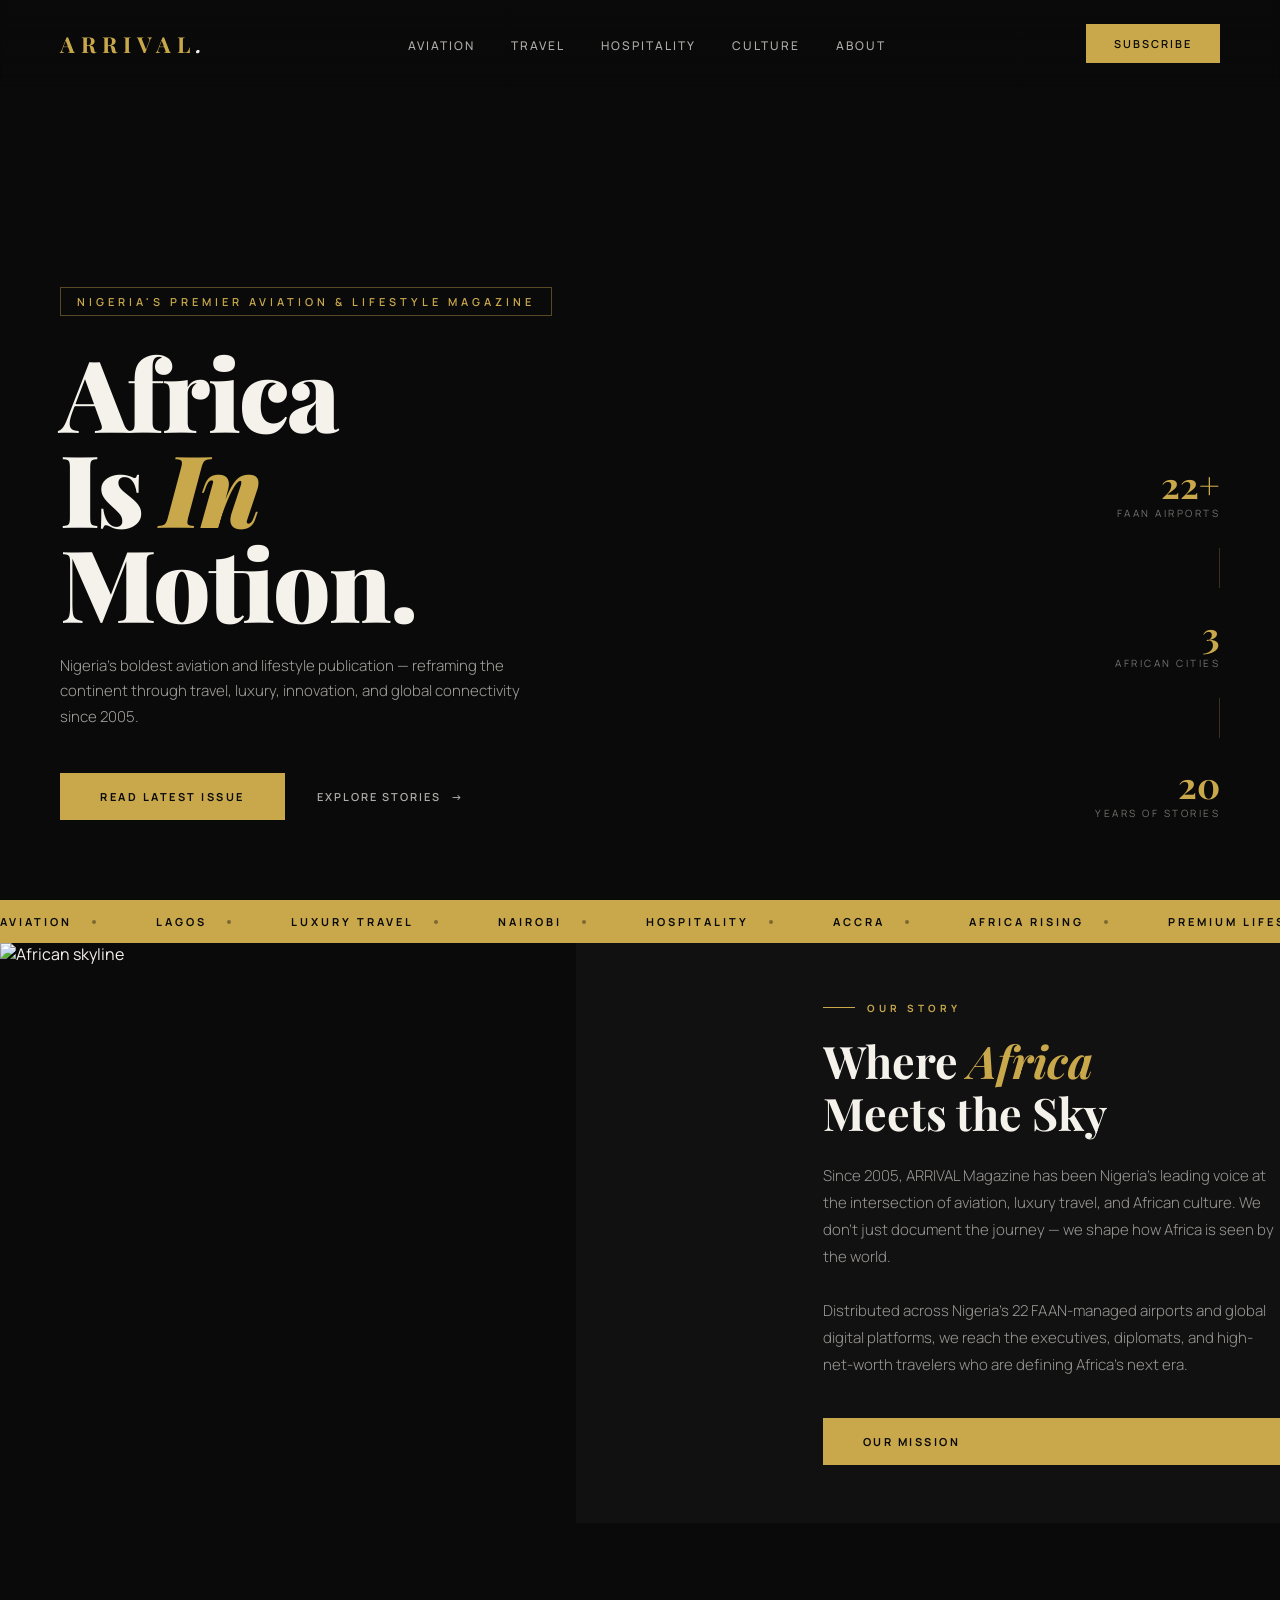
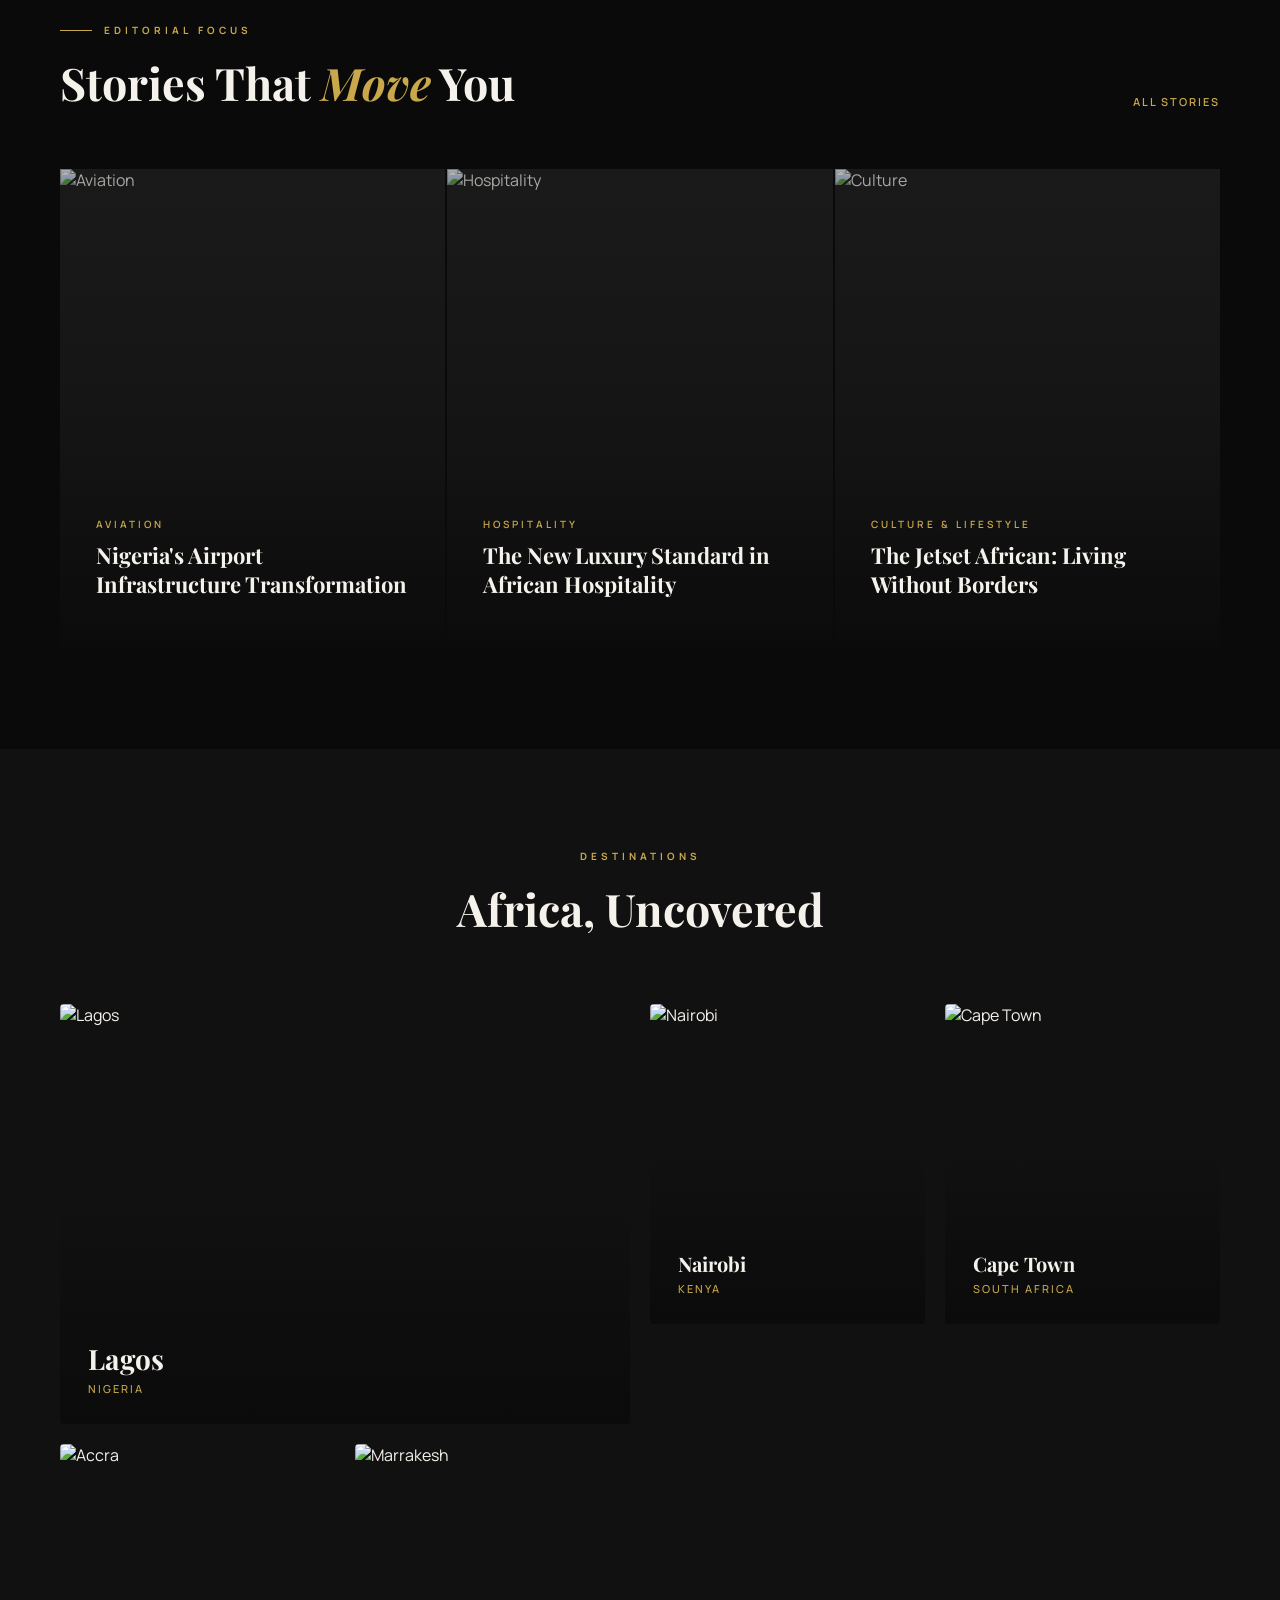
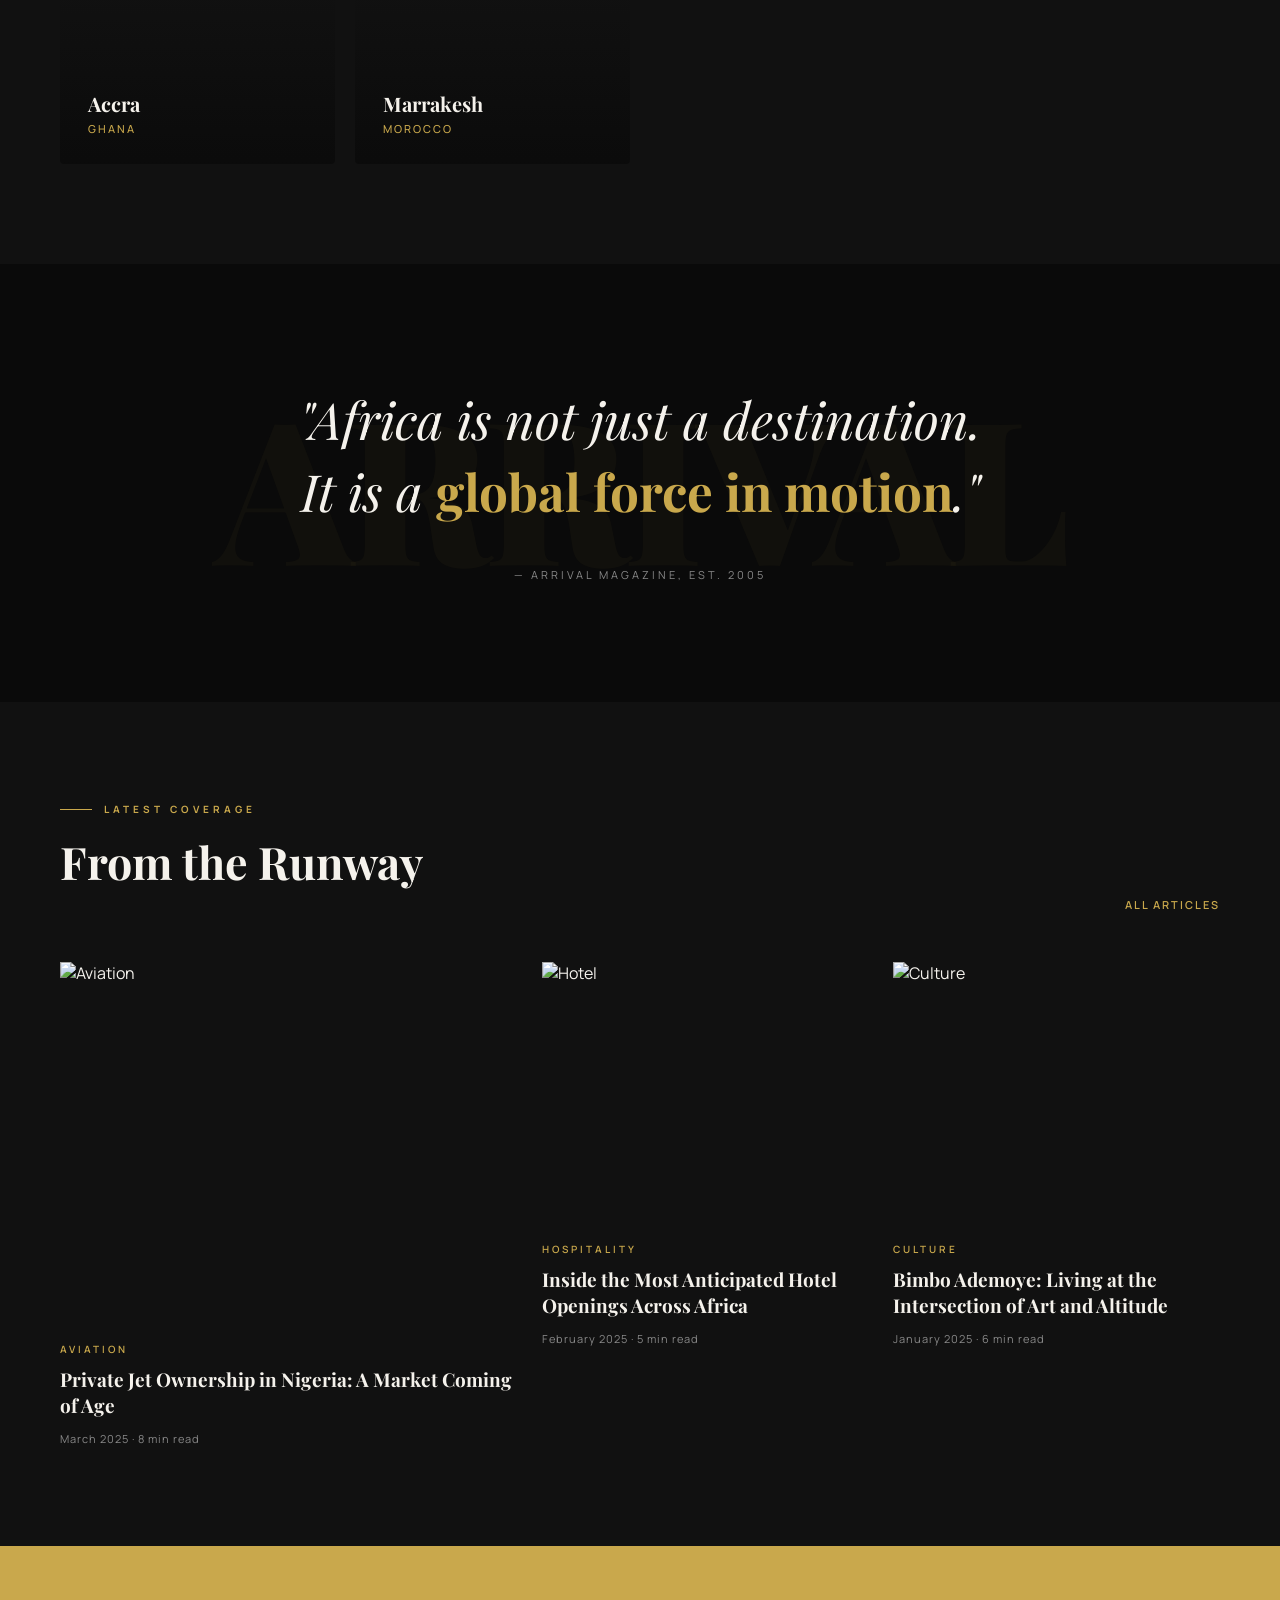
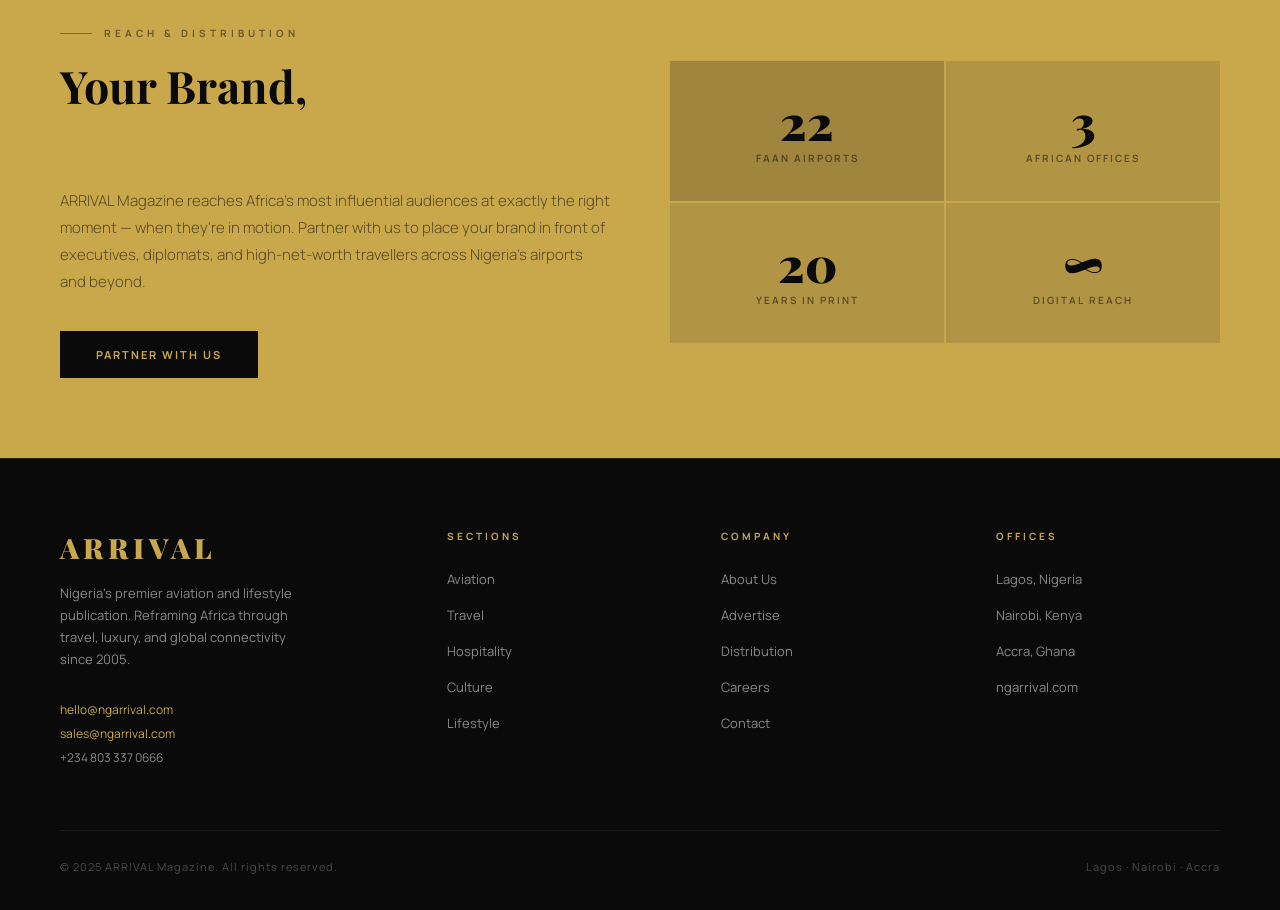
==== pages/index.html @ 4a752150 "Ongoing" ====
<!DOCTYPE html>
<html lang="en">
<head>
<meta charset="UTF-8">
<meta name="viewport" content="width=device-width, initial-scale=1.0">
<title>ARRIVAL Magazine — Africa in Motion</title>
<link href="https://fonts.googleapis.com/css2?family=Playfair+Display:ital,wght@0,400;0,700;0,900;1,400;1,700&family=Manrope:wght@300;400;500;600;700&display=swap" rel="stylesheet">
<link rel="stylesheet" href="../css/style.css">
</head>
<body>

<!-- NAV -->
<nav>
  <a class="nav-logo" href="#">ARRIVAL<span>.</span></a>
  <ul class="nav-links">
    <li><a href="#">Aviation</a></li>
    <li><a href="#">Travel</a></li>
    <li><a href="#">Hospitality</a></li>
    <li><a href="#">Culture</a></li>
    <li><a href="#">About</a></li>
  </ul>
  <a class="nav-cta" href="#">Subscribe</a>
</nav>

<!-- HERO -->
<section class="hero">
  <video class="hero-bg" autoplay muted loop playsinline>
    <source src="https://videos.pexels.com/video-files/3129671/3129671-hd_1920_1080_30fps.mp4" type="video/mp4">
  </video>
  <div class="hero-overlay"></div>
  <div class="hero-content">
    <div class="hero-tag">Nigeria's Premier Aviation & Lifestyle Magazine</div>
    <h1 class="hero-title">
      Africa<br>
      Is <em>In</em><br>
      Motion.
    </h1>
    <p class="hero-sub">Nigeria's boldest aviation and lifestyle publication — reframing the continent through travel, luxury, innovation, and global connectivity since 2005.</p>
    <div class="hero-actions">
      <a class="btn-primary" href="#">Read Latest Issue</a>
      <a class="btn-ghost" href="#">Explore Stories</a>
    </div>
  </div>
  <div class="hero-stats">
    <div class="stat">
      <div class="stat-num">22+</div>
      <div class="stat-label">FAAN Airports</div>
    </div>
    <div class="stat-divider"></div>
    <div class="stat">
      <div class="stat-num">3</div>
      <div class="stat-label">African Cities</div>
    </div>
    <div class="stat-divider"></div>
    <div class="stat">
      <div class="stat-num">20</div>
      <div class="stat-label">Years of Stories</div>
    </div>
  </div>
</section>

<!-- TICKER -->
<div class="ticker-wrap">
  <div class="ticker">
    <span class="ticker-item">Aviation <span class="ticker-dot"></span></span>
    <span class="ticker-item">Lagos <span class="ticker-dot"></span></span>
    <span class="ticker-item">Luxury Travel <span class="ticker-dot"></span></span>
    <span class="ticker-item">Nairobi <span class="ticker-dot"></span></span>
    <span class="ticker-item">Hospitality <span class="ticker-dot"></span></span>
    <span class="ticker-item">Accra <span class="ticker-dot"></span></span>
    <span class="ticker-item">Africa Rising <span class="ticker-dot"></span></span>
    <span class="ticker-item">Premium Lifestyle <span class="ticker-dot"></span></span>
    <span class="ticker-item">Air Travel <span class="ticker-dot"></span></span>
    <span class="ticker-item">Aviation <span class="ticker-dot"></span></span>
    <span class="ticker-item">Lagos <span class="ticker-dot"></span></span>
    <span class="ticker-item">Luxury Travel <span class="ticker-dot"></span></span>
    <span class="ticker-item">Nairobi <span class="ticker-dot"></span></span>
    <span class="ticker-item">Hospitality <span class="ticker-dot"></span></span>
    <span class="ticker-item">Accra <span class="ticker-dot"></span></span>
    <span class="ticker-item">Africa Rising <span class="ticker-dot"></span></span>
    <span class="ticker-item">Premium Lifestyle <span class="ticker-dot"></span></span>
    <span class="ticker-item">Air Travel <span class="ticker-dot"></span></span>
  </div>
</div>

<!-- ABOUT STRIP -->
<section class="about-strip">
  <div class="about-img">
    <img src="https://images.unsplash.com/photo-1432405972618-c60b0225b8f9?w=900&q=80" alt="African skyline">
    <div class="about-img-overlay"></div>
  </div>
  <div class="about-text reveal">
    <div class="section-tag">Our Story</div>
    <h2 class="section-title">Where <em>Africa</em><br>Meets the Sky</h2>
    <p class="section-body">
      Since 2005, ARRIVAL Magazine has been Nigeria's leading voice at the intersection of aviation, luxury travel, and African culture. We don't just document the journey — we shape how Africa is seen by the world.
      <br><br>
      Distributed across Nigeria's 22 FAAN-managed airports and global digital platforms, we reach the executives, diplomats, and high-net-worth travelers who are defining Africa's next era.
    </p>
    <a class="btn-primary" href="#">Our Mission</a>
  </div>
</section>

<!-- FEATURES GRID -->
<section class="features">
  <div class="features-header reveal">
    <div>
      <div class="section-tag">Editorial Focus</div>
      <h2 class="section-title">Stories That <em>Move</em> You</h2>
    </div>
    <a class="view-all" href="#">All Stories</a>
  </div>
  <div class="features-grid">
    <div class="feature-card reveal reveal-delay-1">
      <img src="https://images.unsplash.com/photo-1540339832862-474599807836?w=700&q=80" alt="Aviation">
      <div class="feature-overlay">
        <div class="feature-cat">Aviation</div>
        <div class="feature-title">Nigeria's Airport Infrastructure Transformation</div>
        <div class="feature-excerpt">How FAAN's bold expansion is reshaping the future of air travel across West Africa.</div>
      </div>
    </div>
    <div class="feature-card reveal reveal-delay-2">
      <img src="https://images.unsplash.com/photo-1571003123894-1f0594d2b5d9?w=700&q=80" alt="Hospitality">
      <div class="feature-overlay">
        <div class="feature-cat">Hospitality</div>
        <div class="feature-title">The New Luxury Standard in African Hospitality</div>
        <div class="feature-excerpt">Premium hotels and resorts rewriting the rules of African elegance.</div>
      </div>
    </div>
    <div class="feature-card reveal reveal-delay-3">
      <img src="https://images.unsplash.com/photo-1548013146-72479768bada?w=700&q=80" alt="Culture">
      <div class="feature-overlay">
        <div class="feature-cat">Culture & Lifestyle</div>
        <div class="feature-title">The Jetset African: Living Without Borders</div>
        <div class="feature-excerpt">Celebrating the creatives, entrepreneurs, and diplomats defining global African identity.</div>
      </div>
    </div>
  </div>
</section>

<!-- DESTINATIONS -->
<section class="destinations">
  <div class="dest-header reveal">
    <div class="section-tag">Destinations</div>
    <h2 class="section-title">Africa, Uncovered</h2>
  </div>
  <div class="dest-grid">
    <div class="dest-card reveal">
      <img src="https://images.unsplash.com/photo-1523805009345-7448845a9e53?w=900&q=80" alt="Lagos">
      <div class="dest-overlay">
        <div class="dest-name">Lagos</div>
        <div class="dest-country">Nigeria</div>
      </div>
    </div>
    <div class="dest-card reveal reveal-delay-1">
      <img src="https://images.unsplash.com/photo-1611348524140-53c9a25263d6?w=700&q=80" alt="Nairobi">
      <div class="dest-overlay">
        <div class="dest-name">Nairobi</div>
        <div class="dest-country">Kenya</div>
      </div>
    </div>
    <div class="dest-card reveal reveal-delay-2">
      <img src="https://images.unsplash.com/photo-1547471080-7cc2caa01a7e?w=700&q=80" alt="Cape Town">
      <div class="dest-overlay">
        <div class="dest-name">Cape Town</div>
        <div class="dest-country">South Africa</div>
      </div>
    </div>
    <div class="dest-card reveal reveal-delay-1">
      <img src="https://images.unsplash.com/photo-1578662996442-48f60103fc96?w=700&q=80" alt="Accra">
      <div class="dest-overlay">
        <div class="dest-name">Accra</div>
        <div class="dest-country">Ghana</div>
      </div>
    </div>
    <div class="dest-card reveal reveal-delay-2">
      <img src="https://images.unsplash.com/photo-1496442226666-8d4d0e62e6e9?w=700&q=80" alt="Marrakesh">
      <div class="dest-overlay">
        <div class="dest-name">Marrakesh</div>
        <div class="dest-country">Morocco</div>
      </div>
    </div>
  </div>
</section>

<!-- MISSION BAND -->
<section class="mission">
  <p class="mission-quote reveal">
    "Africa is not just a destination.<br>It is a <strong>global force in motion</strong>."
  </p>
  <p class="mission-attr reveal">— ARRIVAL Magazine, Est. 2005</p>
</section>

<!-- LATEST COVERAGE -->
<section class="latest">
  <div class="latest-header reveal">
    <div>
      <div class="section-tag">Latest Coverage</div>
      <h2 class="section-title">From the Runway</h2>
    </div>
    <a class="view-all" href="#">All Articles</a>
  </div>
  <div class="latest-grid">
    <div class="article-card reveal">
      <div class="article-img-wrap">
        <img class="article-img" src="https://images.unsplash.com/photo-1464037866556-6812c9d1c72e?w=800&q=80" alt="Aviation">
      </div>
      <div class="article-cat">Aviation</div>
      <div class="article-title">Private Jet Ownership in Nigeria: A Market Coming of Age</div>
      <div class="article-meta">March 2025 · 8 min read</div>
    </div>
    <div class="article-card reveal reveal-delay-1">
      <div class="article-img-wrap">
        <img class="article-img" src="https://images.unsplash.com/photo-1551882547-ff40c63fe5fa?w=700&q=80" alt="Hotel">
      </div>
      <div class="article-cat">Hospitality</div>
      <div class="article-title">Inside the Most Anticipated Hotel Openings Across Africa</div>
      <div class="article-meta">February 2025 · 5 min read</div>
    </div>
    <div class="article-card reveal reveal-delay-2">
      <div class="article-img-wrap">
        <img class="article-img" src="https://images.unsplash.com/photo-1529156069898-49953e39b3ac?w=700&q=80" alt="Culture">
      </div>
      <div class="article-cat">Culture</div>
      <div class="article-title">Bimbo Ademoye: Living at the Intersection of Art and Altitude</div>
      <div class="article-meta">January 2025 · 6 min read</div>
    </div>
  </div>
</section>

<!-- DISTRIBUTION -->
<section class="distribution">
  <div class="dist-text reveal">
    <div class="section-tag">Reach & Distribution</div>
    <h2 class="section-title">Your Brand,<br><em>At Altitude</em></h2>
    <p class="section-body">
      ARRIVAL Magazine reaches Africa's most influential audiences at exactly the right moment — when they're in motion. Partner with us to place your brand in front of executives, diplomats, and high-net-worth travellers across Nigeria's airports and beyond.
    </p>
    <a class="dist-cta" href="mailto:sales@ngarrival.com">Partner With Us</a>
  </div>
  <div class="dist-stats reveal">
    <div class="dist-stat-box">
      <div class="dist-num">22</div>
      <div class="dist-lbl">FAAN Airports</div>
    </div>
    <div class="dist-stat-box">
      <div class="dist-num">3</div>
      <div class="dist-lbl">African Offices</div>
    </div>
    <div class="dist-stat-box">
      <div class="dist-num">20</div>
      <div class="dist-lbl">Years in Print</div>
    </div>
    <div class="dist-stat-box">
      <div class="dist-num">∞</div>
      <div class="dist-lbl">Digital Reach</div>
    </div>
  </div>
</section>

<!-- FOOTER -->
<footer>
  <div class="footer-top">
    <div>
      <div class="footer-brand-name">ARRIVAL</div>
      <p class="footer-tagline">Nigeria's premier aviation and lifestyle publication. Reframing Africa through travel, luxury, and global connectivity since 2005.</p>
      <div class="footer-contact">
        <div><a href="mailto:hello@ngarrival.com">hello@ngarrival.com</a></div>
        <div><a href="mailto:sales@ngarrival.com">sales@ngarrival.com</a></div>
        <div>+234 803 337 0666</div>
      </div>
    </div>
    <div class="footer-col">
      <h4>Sections</h4>
      <ul>
        <li><a href="#">Aviation</a></li>
        <li><a href="#">Travel</a></li>
        <li><a href="#">Hospitality</a></li>
        <li><a href="#">Culture</a></li>
        <li><a href="#">Lifestyle</a></li>
      </ul>
    </div>
    <div class="footer-col">
      <h4>Company</h4>
      <ul>
        <li><a href="#">About Us</a></li>
        <li><a href="#">Advertise</a></li>
        <li><a href="#">Distribution</a></li>
        <li><a href="#">Careers</a></li>
        <li><a href="#">Contact</a></li>
      </ul>
    </div>
    <div class="footer-col">
      <h4>Offices</h4>
      <ul>
        <li><a href="#">Lagos, Nigeria</a></li>
        <li><a href="#">Nairobi, Kenya</a></li>
        <li><a href="#">Accra, Ghana</a></li>
        <li><a href="#">ngarrival.com</a></li>
      </ul>
    </div>
  </div>
  <div class="footer-bottom">
    <span>© 2025 ARRIVAL Magazine. All rights reserved.</span>
    <span>Lagos · Nairobi · Accra</span>
  </div>
</footer>

<script src="../js/script.js"></script>
</body>
</html>
---- css/style.css ----
:root {
    --gold: #C9A84C;
    --gold-light: #E8C96B;
    --black: #0A0A0A;
    --dark: #111111;
    --dark-2: #1A1A1A;
    --white: #F5F2EC;
    --muted: #888888;
    --accent: #C9A84C;
  }

  *, *::before, *::after { margin: 0; padding: 0; box-sizing: border-box; }

  html { scroll-behavior: smooth; }

  body {
    font-family: 'Manrope', sans-serif;
    background: var(--black);
    color: var(--white);
    overflow-x: hidden;
  }

  /* ─── NAV ─── */
  nav {
    position: fixed;
    top: 0; left: 0; right: 0;
    z-index: 100;
    display: flex;
    align-items: center;
    justify-content: space-between;
    padding: 24px 60px;
    background: linear-gradient(to bottom, rgba(10,10,10,0.95), transparent);
    backdrop-filter: blur(4px);
  }

  .nav-logo {
    font-family: 'Playfair Display', serif;
    font-size: 22px;
    font-weight: 700;
    letter-spacing: 6px;
    color: var(--gold);
    text-transform: uppercase;
    text-decoration: none;
  }

  .nav-logo span {
    font-style: italic;
    color: var(--white);
  }

  .nav-links {
    display: flex;
    gap: 36px;
    list-style: none;
  }

  .nav-links a {
    font-size: 12px;
    font-weight: 500;
    letter-spacing: 2px;
    text-transform: uppercase;
    color: var(--white);
    text-decoration: none;
    opacity: 0.7;
    transition: opacity 0.3s, color 0.3s;
  }

  .nav-links a:hover { opacity: 1; color: var(--gold); }

  .nav-cta {
    font-size: 11px;
    font-weight: 600;
    letter-spacing: 2px;
    text-transform: uppercase;
    color: var(--black);
    background: var(--gold);
    border: none;
    padding: 12px 28px;
    cursor: pointer;
    text-decoration: none;
    transition: background 0.3s;
  }

  .nav-cta:hover { background: var(--gold-light); }

  /* ─── HERO ─── */
  .hero {
    position: relative;
    height: 100vh;
    min-height: 700px;
    display: flex;
    align-items: flex-end;
    overflow: hidden;
  }

  .hero-bg {
    position: absolute;
    inset: 0;
    width: 100%;
    height: 100%;
    object-fit: cover;
    transform: scale(1.05);
    animation: heroZoom 12s ease-out forwards;
  }

  .hero-overlay {
    position: absolute;
    inset: 0;
    background: linear-gradient(to bottom, rgba(10,10,10,0.3) 0%, rgba(10,10,10,0.1) 40%, rgba(10,10,10,0.85) 100%);
    z-index: 1;
  }

  @keyframes heroZoom {
    from { transform: scale(1.08); }
    to { transform: scale(1.0); }
  }

  .hero-content {
    position: relative;
    z-index: 2;
    padding: 0 60px 80px;
    max-width: 900px;
    animation: fadeUp 1.2s ease-out 0.3s both;
  }

  @keyframes fadeUp {
    from { opacity: 0; transform: translateY(40px); }
    to { opacity: 1; transform: translateY(0); }
  }

  .hero-tag {
    display: inline-block;
    font-size: 11px;
    font-weight: 600;
    letter-spacing: 4px;
    text-transform: uppercase;
    color: var(--gold);
    border: 1px solid rgba(201,168,76,0.4);
    padding: 6px 16px;
    margin-bottom: 28px;
  }

  .hero-title {
    font-family: 'Playfair Display', serif;
    font-size: clamp(56px, 8vw, 100px);
    font-weight: 900;
    line-height: 0.95;
    letter-spacing: -2px;
    color: var(--white);
    margin-bottom: 24px;
  }

  .hero-title em {
    font-style: italic;
    color: var(--gold);
  }

  .hero-sub {
    font-size: 15px;
    font-weight: 300;
    line-height: 1.7;
    color: rgba(245,242,236,0.65);
    max-width: 480px;
    margin-bottom: 44px;
  }

  .hero-actions {
    display: flex;
    align-items: center;
    gap: 32px;
  }

  .btn-primary {
    font-size: 11px;
    font-weight: 700;
    letter-spacing: 2.5px;
    text-transform: uppercase;
    color: var(--black);
    background: var(--gold);
    padding: 16px 40px;
    text-decoration: none;
    transition: background 0.3s, transform 0.2s;
    display: inline-block;
  }

  .btn-primary:hover { background: var(--gold-light); transform: translateY(-2px); }

  .btn-ghost {
    font-size: 11px;
    font-weight: 600;
    letter-spacing: 2px;
    text-transform: uppercase;
    color: rgba(245,242,236,0.7);
    text-decoration: none;
    display: flex;
    align-items: center;
    gap: 10px;
    transition: color 0.3s;
  }

  .btn-ghost:hover { color: var(--gold); }

  .btn-ghost::after {
    content: '→';
    transition: transform 0.3s;
  }

  .btn-ghost:hover::after { transform: translateX(6px); }

  /* Hero Stats Strip */
  .hero-stats {
    position: absolute;
    right: 60px;
    bottom: 80px;
    z-index: 2;
    display: flex;
    flex-direction: column;
    gap: 28px;
    animation: fadeUp 1.2s ease-out 0.6s both;
  }

  .stat {
    text-align: right;
  }

  .stat-num {
    font-family: 'Playfair Display', serif;
    font-size: 36px;
    font-weight: 700;
    color: var(--gold);
    line-height: 1;
  }

  .stat-label {
    font-size: 10px;
    letter-spacing: 2.5px;
    text-transform: uppercase;
    color: rgba(245,242,236,0.45);
    margin-top: 4px;
  }

  .stat-divider {
    width: 1px;
    height: 40px;
    background: rgba(201,168,76,0.25);
    margin-left: auto;
  }

  /* ─── TICKER ─── */
  .ticker-wrap {
    background: var(--gold);
    overflow: hidden;
    padding: 14px 0;
  }

  .ticker {
    display: flex;
    white-space: nowrap;
    animation: ticker 30s linear infinite;
  }

  @keyframes ticker {
    from { transform: translateX(0); }
    to { transform: translateX(-50%); }
  }

  .ticker-item {
    display: inline-flex;
    align-items: center;
    gap: 20px;
    margin-right: 60px;
    font-size: 11px;
    font-weight: 700;
    letter-spacing: 3px;
    text-transform: uppercase;
    color: var(--black);
  }

  .ticker-dot {
    width: 4px;
    height: 4px;
    background: rgba(10,10,10,0.4);
    border-radius: 50%;
  }

  /* ─── ABOUT STRIP ─── */
  .about-strip {
    display: grid;
    grid-template-columns: 1.8fr 1fr;
    min-height: 580px;
    overflow: hidden;
  }

  .about-img {
    position: relative;
    overflow: hidden;
  }

  .about-img img {
    width: 100%;
    height: 100%;
    object-fit: cover;
    display: block;
    transition: transform 0.8s ease;
  }

  .about-img:hover img { transform: scale(1.04); }

  .about-img-overlay {
    position: absolute;
    inset: 0;
    background: linear-gradient(to right, transparent 70%, var(--dark) 70%);
  }

  .about-text {
    background: var(--dark);
    display: flex;
    flex-direction: column;
    justify-content: center;
    padding: 10px 0px;
  }

  .section-tag {
    font-size: 10px;
    font-weight: 700;
    letter-spacing: 4px;
    text-transform: uppercase;
    color: var(--gold);
    margin-bottom: 20px;
    display: flex;
    align-items: center;
    gap: 12px;
  }

  .section-tag::before {
    content: '';
    display: block;
    width: 32px;
    height: 1px;
    background: var(--gold);
  }

  .section-title {
    font-family: 'Playfair Display', serif;
    font-size: clamp(32px, 3.5vw, 50px);
    font-weight: 700;
    line-height: 1.15;
    color: var(--white);
    margin-bottom: 24px;
  }

  .section-title em { font-style: italic; color: var(--gold); }

  .section-body {
    font-size: 15px;
    font-weight: 300;
    line-height: 1.8;
    color: rgba(245,242,236,0.6);
    margin-bottom: 40px;
  }

  /* ─── FEATURES GRID ─── */
  .features {
    padding: 100px 60px;
    background: var(--black);
  }

  .features-header {
    display: flex;
    justify-content: space-between;
    align-items: flex-end;
    margin-bottom: 60px;
  }

  .features-header .section-title { margin-bottom: 0; }

  .view-all {
    font-size: 11px;
    font-weight: 600;
    letter-spacing: 2px;
    text-transform: uppercase;
    color: var(--gold);
    text-decoration: none;
    display: flex;
    align-items: center;
    gap: 8px;
    transition: gap 0.3s;
  }

  .view-all:hover { gap: 14px; }

  .features-grid {
    display: grid;
    grid-template-columns: repeat(3, 1fr);
    gap: 2px;
  }

  .feature-card {
    position: relative;
    height: 480px;
    overflow: hidden;
    cursor: pointer;
    background: var(--dark-2);
  }

  .feature-card.tall {
    grid-row: span 1;
  }

  .feature-card img {
    width: 100%;
    height: 100%;
    object-fit: cover;
    display: block;
    transition: transform 0.7s ease, filter 0.5s ease;
    filter: brightness(0.7) saturate(0.9);
  }

  .feature-card:hover img {
    transform: scale(1.06);
    filter: brightness(0.55) saturate(1.1);
  }

  .feature-overlay {
    position: absolute;
    inset: 0;
    background: linear-gradient(to top, rgba(10,10,10,0.95) 0%, rgba(10,10,10,0.3) 50%, transparent 100%);
    display: flex;
    flex-direction: column;
    justify-content: flex-end;
    padding: 36px;
    transition: background 0.4s;
  }

  .feature-cat {
    font-size: 10px;
    letter-spacing: 3px;
    text-transform: uppercase;
    color: var(--gold);
    font-weight: 600;
    margin-bottom: 10px;
  }

  .feature-title {
    font-family: 'Playfair Display', serif;
    font-size: 22px;
    font-weight: 700;
    line-height: 1.3;
    color: var(--white);
    margin-bottom: 14px;
  }

  .feature-excerpt {
    font-size: 13px;
    line-height: 1.6;
    color: rgba(245,242,236,0.55);
    max-height: 0;
    overflow: hidden;
    transition: max-height 0.5s ease, opacity 0.4s ease;
    opacity: 0;
  }

  .feature-card:hover .feature-excerpt {
    max-height: 80px;
    opacity: 1;
  }

  /* ─── DESTINATIONS ─── */
  .destinations {
    padding: 100px 60px;
    background: var(--dark);
  }

  .dest-header {
    text-align: center;
    margin-bottom: 70px;
  }

  .dest-header .section-tag {
    justify-content: center;
  }

  .dest-header .section-tag::before { display: none; }

  .dest-grid {
    display: grid;
    grid-template-columns: repeat(4, 1fr);
    gap: 20px;
  }

  .dest-card {
    position: relative;
    border-radius: 4px;
    overflow: hidden;
    height: 320px;
    cursor: pointer;
  }

  .dest-card:first-child {
    grid-column: span 2;
    height: 420px;
  }

  .dest-card img {
    width: 100%;
    height: 100%;
    object-fit: cover;
    display: block;
    transition: transform 0.6s ease;
  }

  .dest-card:hover img { transform: scale(1.06); }

  .dest-overlay {
    position: absolute;
    inset: 0;
    background: linear-gradient(to top, rgba(10,10,10,0.88) 0%, transparent 55%);
    display: flex;
    flex-direction: column;
    justify-content: flex-end;
    padding: 28px;
  }

  .dest-name {
    font-family: 'Playfair Display', serif;
    font-size: 20px;
    font-weight: 700;
    color: var(--white);
    margin-bottom: 4px;
  }

  .dest-card:first-child .dest-name { font-size: 28px; }

  .dest-country {
    font-size: 11px;
    letter-spacing: 2px;
    text-transform: uppercase;
    color: var(--gold);
    font-weight: 500;
  }

  /* ─── MISSION BAND ─── */
  .mission {
    padding: 120px 60px;
    background: var(--black);
    position: relative;
    overflow: hidden;
    text-align: center;
  }

  .mission::before {
    content: 'ARRIVAL';
    position: absolute;
    top: 50%;
    left: 50%;
    transform: translate(-50%, -50%);
    font-family: 'Playfair Display', serif;
    font-size: 200px;
    font-weight: 900;
    color: rgba(201,168,76,0.04);
    white-space: nowrap;
    pointer-events: none;
    letter-spacing: -5px;
  }

  .mission-quote {
    font-family: 'Playfair Display', serif;
    font-size: clamp(28px, 4vw, 56px);
    font-weight: 400;
    font-style: italic;
    line-height: 1.4;
    color: var(--white);
    max-width: 820px;
    margin: 0 auto 40px;
    position: relative;
    z-index: 1;
  }

  .mission-quote strong {
    color: var(--gold);
    font-style: normal;
    font-weight: 700;
  }

  .mission-attr {
    font-size: 11px;
    letter-spacing: 3px;
    text-transform: uppercase;
    color: var(--muted);
    position: relative;
    z-index: 1;
  }

  /* ─── LATEST COVERAGE ─── */
  .latest {
    padding: 100px 60px;
    background: var(--dark);
  }

  .latest-header {
    display: flex;
    justify-content: space-between;
    align-items: flex-end;
    margin-bottom: 50px;
  }

  .latest-grid {
    display: grid;
    grid-template-columns: 1.4fr 1fr 1fr;
    gap: 24px;
  }

  .article-card {
    cursor: pointer;
  }

  .article-img {
    width: 100%;
    height: 260px;
    object-fit: cover;
    display: block;
    transition: transform 0.5s, filter 0.4s;
    filter: saturate(0.85);
  }

  .article-card:hover .article-img {
    transform: scale(1.02);
    filter: saturate(1);
  }

  .article-img-wrap {
    overflow: hidden;
    margin-bottom: 20px;
  }

  .article-card:first-child .article-img { height: 360px; }

  .article-cat {
    font-size: 10px;
    letter-spacing: 3px;
    text-transform: uppercase;
    color: var(--gold);
    font-weight: 600;
    margin-bottom: 10px;
  }

  .article-title {
    font-family: 'Playfair Display', serif;
    font-size: 19px;
    font-weight: 700;
    line-height: 1.4;
    color: var(--white);
    margin-bottom: 12px;
    transition: color 0.3s;
  }

  .article-card:hover .article-title { color: var(--gold); }

  .article-meta {
    font-size: 11px;
    color: var(--muted);
    letter-spacing: 1px;
  }

  /* ─── DISTRIBUTION ─── */
  .distribution {
    padding: 80px 60px;
    background: var(--gold);
    display: grid;
    grid-template-columns: 1fr 1fr;
    gap: 60px;
    align-items: center;
  }

  .dist-text .section-tag {
    color: rgba(10,10,10,0.5);
  }

  .dist-text .section-tag::before { background: rgba(10,10,10,0.4); }

  .dist-text .section-title { color: var(--black); }

  .dist-text .section-body { color: rgba(10,10,10,0.6); margin-bottom: 36px; }

  .dist-cta {
    font-size: 11px;
    font-weight: 700;
    letter-spacing: 2px;
    text-transform: uppercase;
    color: var(--gold);
    background: var(--black);
    padding: 16px 36px;
    text-decoration: none;
    display: inline-block;
    transition: background 0.3s;
  }

  .dist-cta:hover { background: var(--dark); }

  .dist-stats {
    display: grid;
    grid-template-columns: 1fr 1fr;
    gap: 2px;
  }

  .dist-stat-box {
    background: rgba(10,10,10,0.12);
    padding: 36px 30px;
    text-align: center;
  }

  .dist-stat-box:first-child { background: rgba(10,10,10,0.22); }

  .dist-num {
    font-family: 'Playfair Display', serif;
    font-size: 48px;
    font-weight: 900;
    color: var(--black);
    line-height: 1;
    margin-bottom: 6px;
  }

  .dist-lbl {
    font-size: 10px;
    font-weight: 600;
    letter-spacing: 2px;
    text-transform: uppercase;
    color: rgba(10,10,10,0.55);
  }

  /* ─── FOOTER ─── */
  footer {
    background: var(--black);
    padding: 70px 60px 36px;
    border-top: 1px solid rgba(201,168,76,0.15);
  }

  .footer-top {
    display: grid;
    grid-template-columns: 1.5fr 1fr 1fr 1fr;
    gap: 50px;
    margin-bottom: 60px;
  }

  .footer-brand-name {
    font-family: 'Playfair Display', serif;
    font-size: 28px;
    font-weight: 900;
    letter-spacing: 5px;
    color: var(--gold);
    text-transform: uppercase;
    margin-bottom: 16px;
  }

  .footer-tagline {
    font-size: 13px;
    line-height: 1.7;
    color: var(--muted);
    margin-bottom: 28px;
    max-width: 260px;
  }

  .footer-contact {
    font-size: 12px;
    color: var(--muted);
    line-height: 2;
  }

  .footer-contact a {
    color: var(--gold);
    text-decoration: none;
  }

  .footer-col h4 {
    font-size: 10px;
    font-weight: 700;
    letter-spacing: 3px;
    text-transform: uppercase;
    color: var(--gold);
    margin-bottom: 24px;
  }

  .footer-col ul {
    list-style: none;
    display: flex;
    flex-direction: column;
    gap: 14px;
  }

  .footer-col ul a {
    font-size: 13px;
    color: var(--muted);
    text-decoration: none;
    transition: color 0.3s;
  }

  .footer-col ul a:hover { color: var(--white); }

  .footer-bottom {
    display: flex;
    justify-content: space-between;
    align-items: center;
    padding-top: 28px;
    border-top: 1px solid rgba(255,255,255,0.07);
    font-size: 11px;
    color: rgba(136,136,136,0.5);
    letter-spacing: 1px;
  }

  /* ─── SCROLL REVEAL ─── */
  .reveal {
    opacity: 0;
    transform: translateY(30px);
    transition: opacity 0.8s ease, transform 0.8s ease;
  }

  .reveal.visible {
    opacity: 1;
    transform: none;
  }

  .reveal-delay-1 { transition-delay: 0.1s; }
  .reveal-delay-2 { transition-delay: 0.2s; }
  .reveal-delay-3 { transition-delay: 0.3s; }
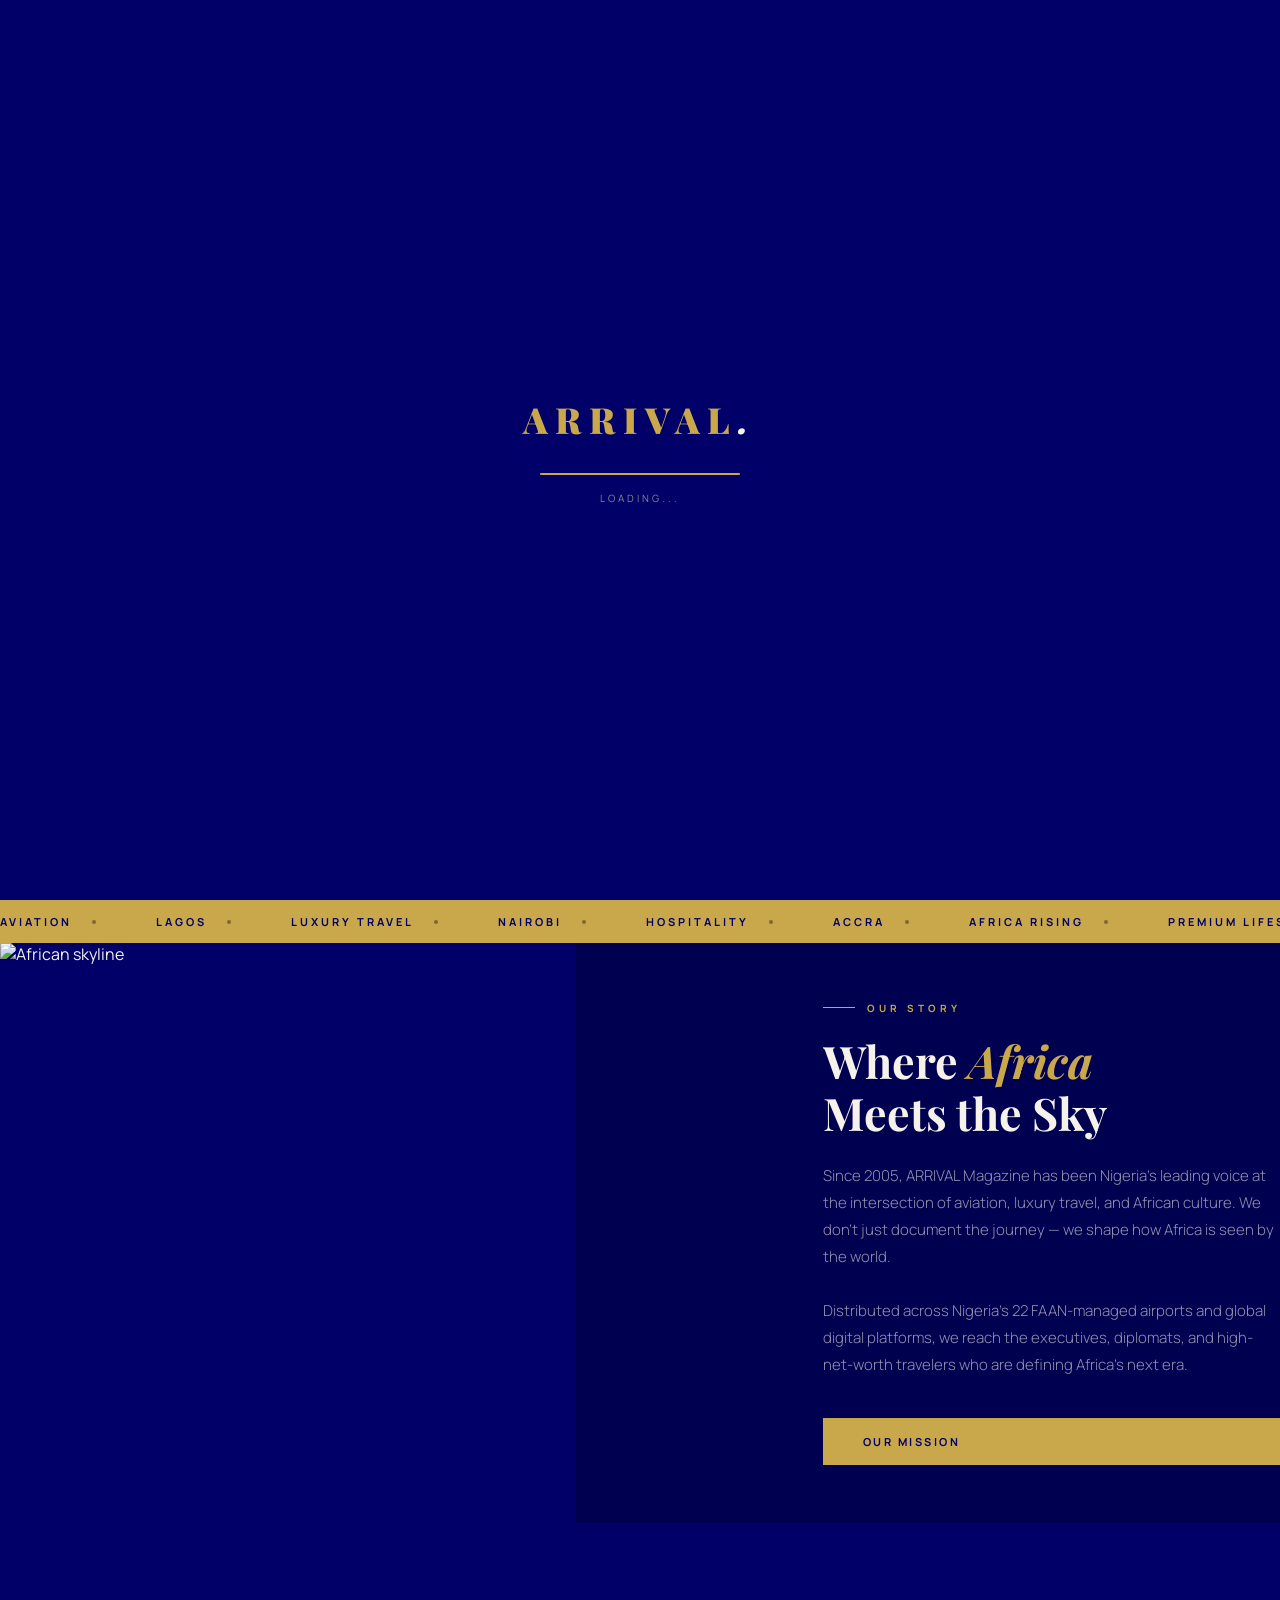
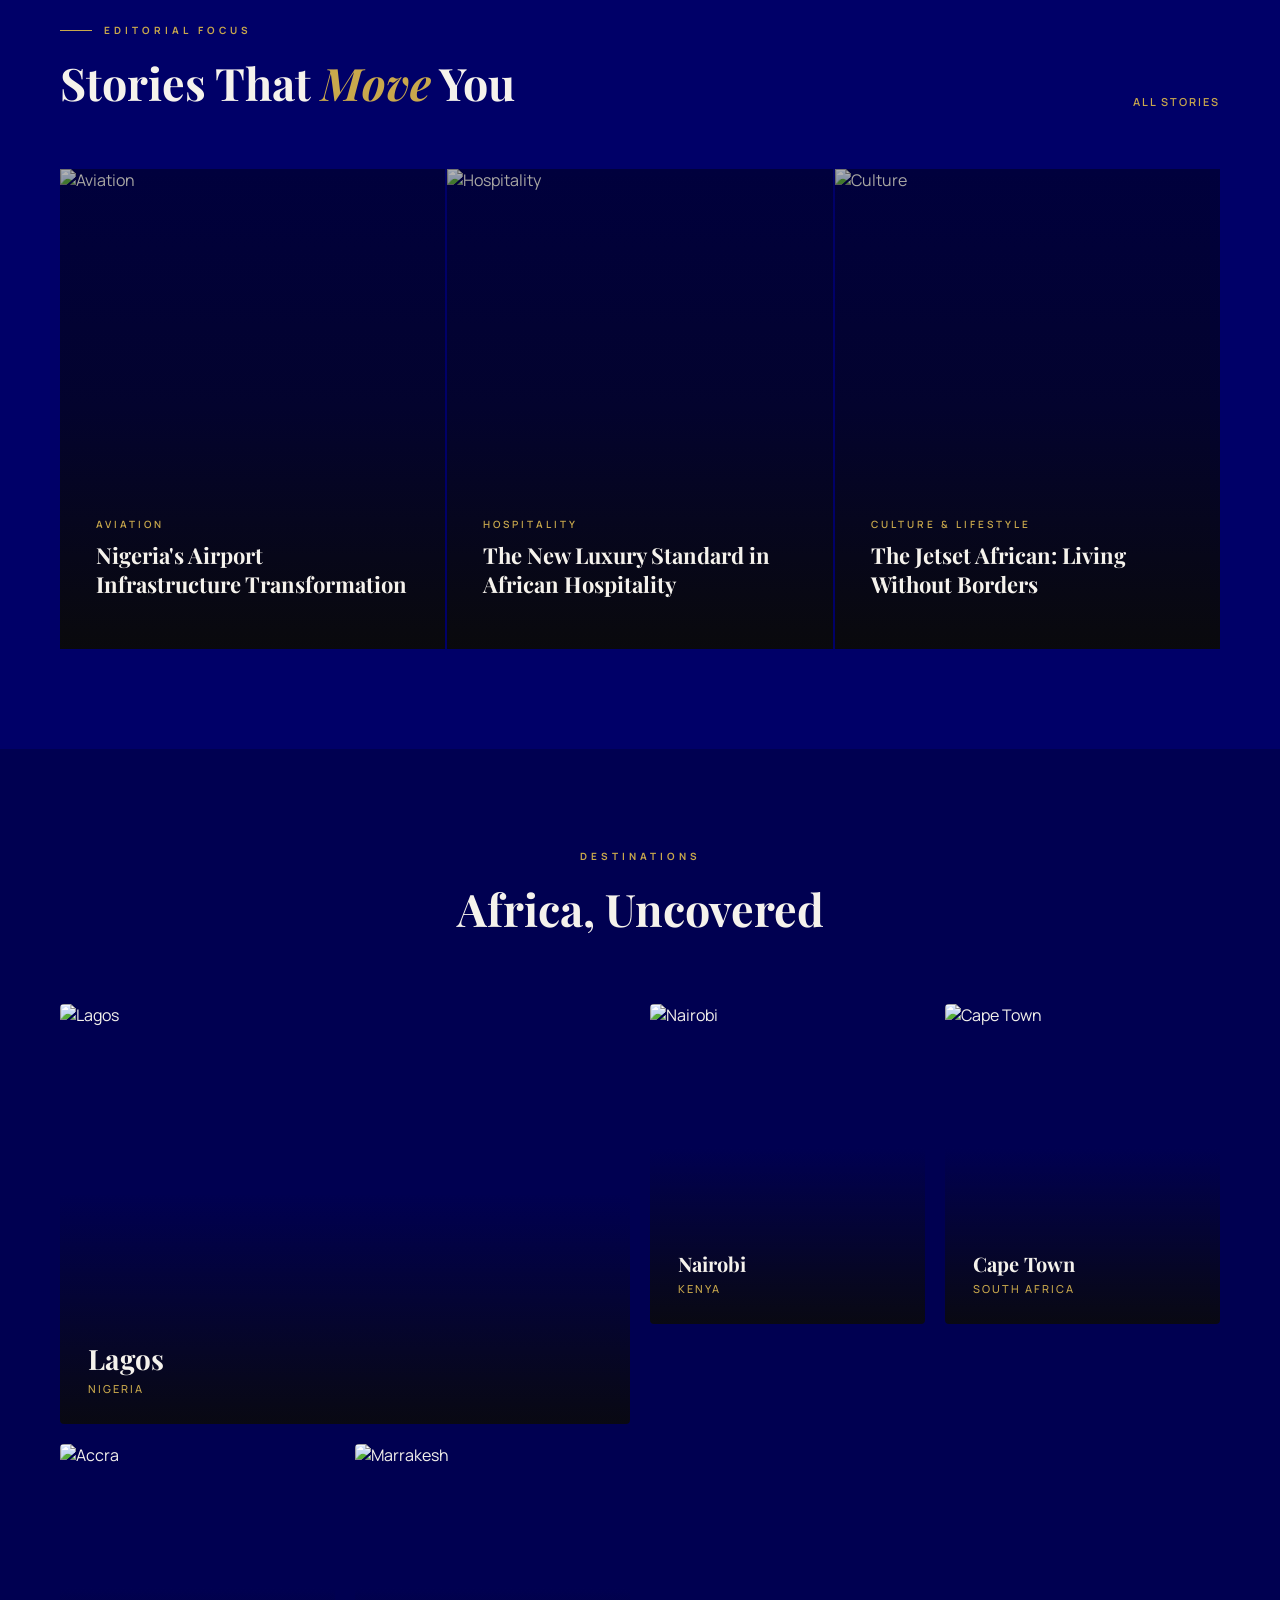
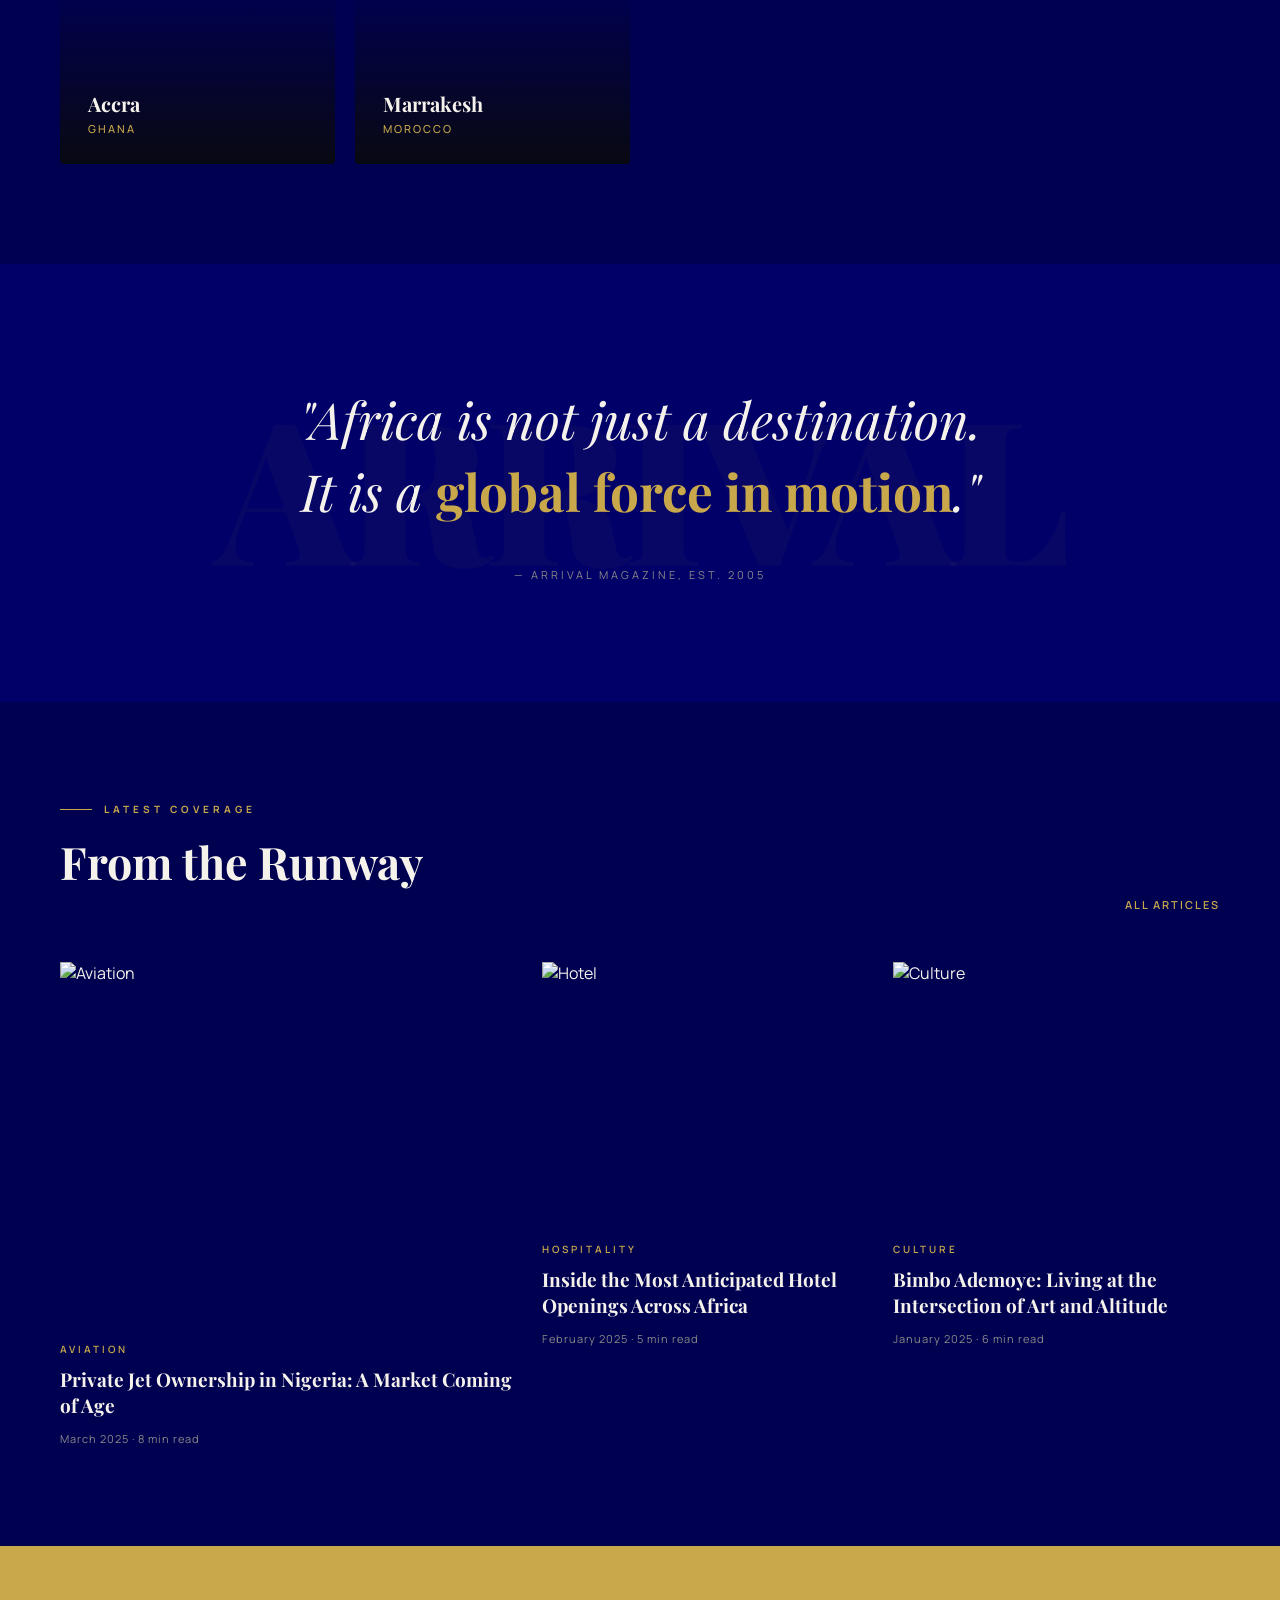
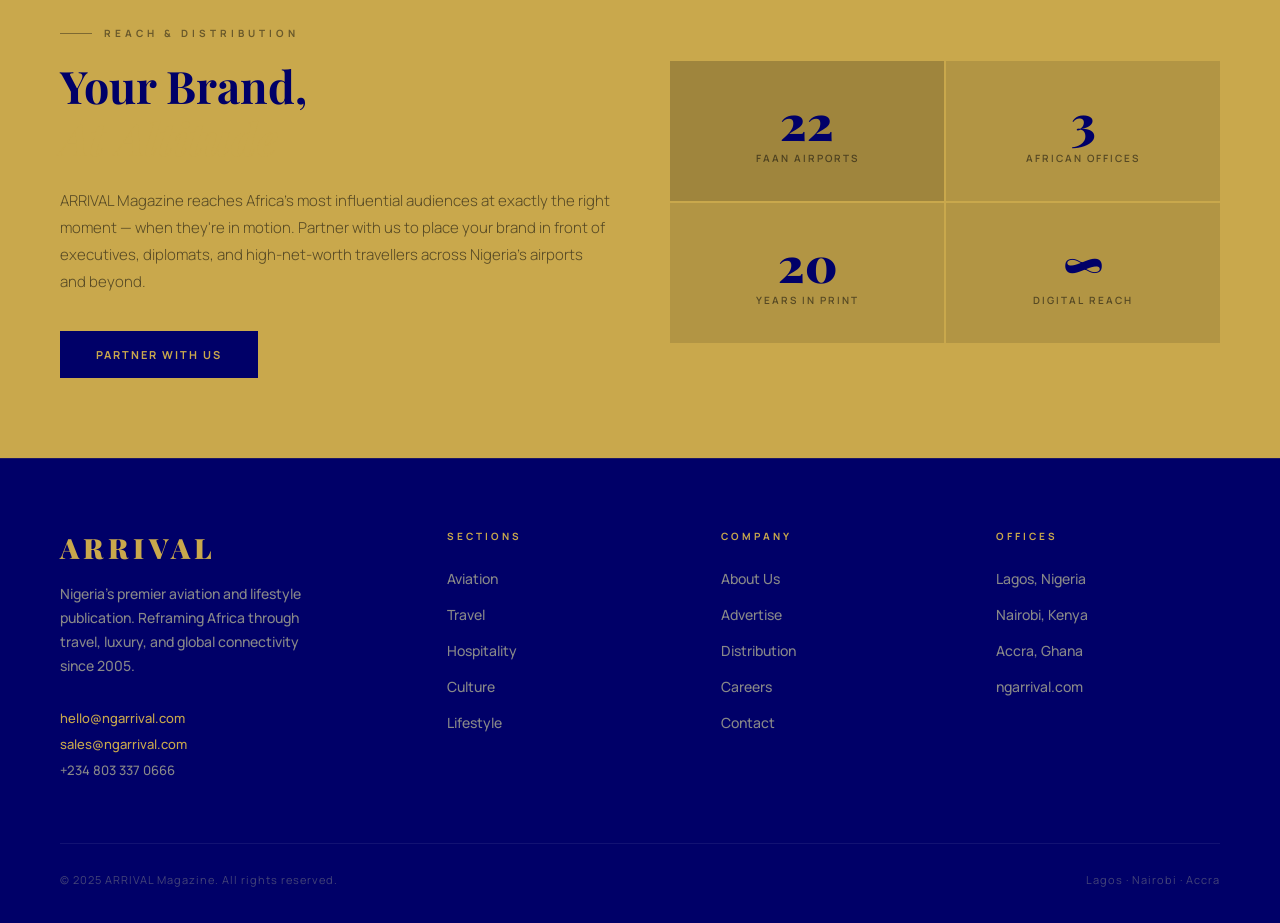
==== commit ebf804f4: "Website Structured Part 1" ====
--- a/pages/index.html
+++ b/pages/index.html
@@ -9,23 +9,42 @@
 </head>
 <body>
 
+<!-- PRELOADER -->
+<div class="preloader">
+  <div class="preloader-content">
+    <div class="preloader-logo">ARRIVAL<span>.</span></div>
+    <div class="preloader-bar">
+      <div class="preloader-progress"></div>
+    </div>
+    <div class="preloader-text">Loading...</div>
+  </div>
+</div>
+
 <!-- NAV -->
 <nav>
   <a class="nav-logo" href="#">ARRIVAL<span>.</span></a>
   <ul class="nav-links">
-    <li><a href="#">Aviation</a></li>
-    <li><a href="#">Travel</a></li>
-    <li><a href="#">Hospitality</a></li>
-    <li><a href="#">Culture</a></li>
+    <li><a href="pages/index.html">Home</a></li>
+    <li><a href="travel.html">Travel</a></li>
+    <li><a href="hospitality.html">Hospitality</a></li>
+    <li><a href="culture.html">Culture</a></li>
+    <li><a href="about.html">About</a></li>
     <li><a href="#">About</a></li>
   </ul>
-  <a class="nav-cta" href="#">Subscribe</a>
+  <div class="nav-right">
+    <button class="theme-toggle" id="themeToggle" aria-label="Toggle theme">
+      <span class="theme-icon dark">☀️</span>
+      <span class="theme-icon light">🌙</span>
+      <span class="theme-text"></span>
+    </button>
+    <a class="nav-cta" href="contact.html">Contact Us</a>
+  </div>
 </nav>
 
 <!-- HERO -->
 <section class="hero">
   <video class="hero-bg" autoplay muted loop playsinline>
-    <source src="https://videos.pexels.com/video-files/3129671/3129671-hd_1920_1080_30fps.mp4" type="video/mp4">
+    <source src="../assets/Travel to Jordan _ Cinematic Video.mp4" type="video/mp4">
   </video>
   <div class="hero-overlay"></div>
   <div class="hero-content">
--- a/css/style.css
+++ b/css/style.css
@@ -1,12 +1,84 @@
 :root {
     --gold: #C9A84C;
     --gold-light: #E8C96B;
-    --black: #0A0A0A;
-    --dark: #111111;
-    --dark-2: #1A1A1A;
+    --black: #000068;
+    --dark: #000051;
+    --dark-2: #00003D;
     --white: #F5F2EC;
     --muted: #888888;
     --accent: #C9A84C;
+    --navy: #000068;
+  }
+
+  /* ─── PRELOADER ─── */
+  .preloader {
+    position: fixed;
+    inset: 0;
+    background: var(--black);
+    z-index: 9999;
+    display: flex;
+    align-items: center;
+    justify-content: center;
+    transition: opacity 0.6s ease, visibility 0.6s ease;
+  }
+
+  .preloader.hidden {
+    opacity: 0;
+    visibility: hidden;
+  }
+
+  .preloader-content {
+    text-align: center;
+  }
+
+  .preloader-logo {
+    font-family: 'Playfair Display', serif;
+    font-size: 36px;
+    font-weight: 900;
+    letter-spacing: 8px;
+    color: var(--gold);
+    text-transform: uppercase;
+    margin-bottom: 30px;
+    animation: pulse 1.5s ease-in-out infinite;
+  }
+
+  .preloader-logo span {
+    font-style: italic;
+    color: var(--white);
+  }
+
+  .preloader-bar {
+    width: 200px;
+    height: 2px;
+    background: rgba(201,168,76,0.2);
+    border-radius: 2px;
+    overflow: hidden;
+    margin: 0 auto 16px;
+  }
+
+  .preloader-progress {
+    height: 100%;
+    background: var(--gold);
+    width: 0%;
+    animation: loading 2s ease-in-out forwards;
+  }
+
+  .preloader-text {
+    font-size: 10px;
+    letter-spacing: 3px;
+    text-transform: uppercase;
+    color: var(--muted);
+  }
+
+  @keyframes loading {
+    0% { width: 0%; }
+    50% { width: 70%; }
+    100% { width: 100%; }
+  }
+
+  @keyframes pulse {
+    0%, 100% { opacity: 1; }
+    50% { opacity: 0.6; }
   }
 
   *, *::before, *::after { margin: 0; padding: 0; box-sizing: border-box; }
@@ -82,6 +154,214 @@
   }
 
   .nav-cta:hover { background: var(--gold-light); }
+
+  .nav-right {
+    display: flex;
+    align-items: center;
+    gap: 20px;
+  }
+
+  .theme-toggle {
+    background: rgba(255,255,255,0.1);
+    border: 1px solid rgba(201,168,76,0.3);
+    border-radius: 25px;
+    height: 40px;
+    cursor: pointer;
+    display: flex;
+    align-items: center;
+    gap: 8px;
+    padding: 0 14px;
+    font-family: 'Manrope', sans-serif;
+    font-size: 11px;
+    font-weight: 600;
+    letter-spacing: 1px;
+    text-transform: uppercase;
+    color: var(--white);
+    transition: all 0.3s ease;
+  }
+
+  .theme-toggle:hover {
+    background: rgba(201,168,76,0.2);
+    border-color: var(--gold);
+  }
+
+  .theme-icon {
+    font-size: 14px;
+  }
+
+.theme-icon.dark, .theme-icon.light { display: none; }
+.theme-text { display: block; }
+
+  body.light-mode .theme-text::after { content: "Dark Mode"; }
+  body:not(.light-mode) .theme-toggle .theme-text::after { content: "Light Mode"; }
+
+  /* ─── LIGHT MODE ─── */
+  body.light-mode {
+    --black: #F5F2EC;
+    --dark: #E8E4DB;
+    --dark-2: #D8D4CB;
+    --white: #0A0A0A;
+    --muted: #666666;
+  }
+
+  body.light-mode nav {
+    background: linear-gradient(to bottom, rgba(245,242,236,0.95), transparent);
+  }
+
+  body.light-mode .nav-logo {
+    color: var(--gold);
+  }
+
+  body.light-mode .nav-logo span {
+    color: var(--white);
+  }
+
+  body.light-mode .nav-links a {
+    color: var(--white);
+  }
+
+  body.light-mode .theme-toggle {
+    background: rgba(0,0,0,0.1);
+    border-color: rgba(201,168,76,0.5);
+  }
+
+  body.light-mode .nav-cta {
+    color: var(--white);
+    background: var(--gold);
+  }
+
+  body.light-mode .hero-overlay {
+    background: linear-gradient(to bottom, rgba(245,242,236,0.3) 0%, rgba(245,242,236,0.1) 40%, rgba(245,242,236,0.85) 100%);
+  }
+
+  body.light-mode .hero-content {
+    color: var(--white);
+  }
+
+  body.light-mode .hero-tag {
+    border-color: rgba(201,168,76,0.6);
+  }
+
+  body.light-mode .hero-title {
+    color: var(--white);
+  }
+
+  body.light-mode .hero-sub {
+    color: rgba(10,10,10,0.7);
+  }
+
+  body.light-mode .stat-label {
+    color: rgba(10,10,10,0.6);
+  }
+
+  body.light-mode .ticker-wrap {
+    background: var(--gold);
+  }
+
+  body.light-mode .ticker-item {
+    color: var(--white);
+  }
+
+  body.light-mode .about-text {
+    background: var(--dark);
+  }
+
+  body.light-mode .section-title {
+    color: var(--white);
+  }
+
+  body.light-mode .section-body {
+    color: rgba(10,10,10,0.7);
+  }
+
+  body.light-mode .features {
+    background: var(--black);
+  }
+
+  body.light-mode .destinations {
+    background: var(--dark);
+  }
+
+  body.light-mode .mission {
+    background: var(--black);
+  }
+
+  body.light-mode .mission-quote {
+    color: var(--white);
+  }
+
+  body.light-mode .latest {
+    background: var(--dark);
+  }
+
+  body.light-mode .article-title {
+    color: var(--white);
+  }
+
+  body.light-mode footer {
+    background: #0A0A0A;
+    border-color: rgba(255,255,255,0.1);
+  }
+
+  body.light-mode .footer-brand-name {
+    color: var(--gold);
+  }
+
+  body.light-mode .footer-tagline,
+  body.light-mode .footer-contact,
+  body.light-mode .footer-col ul a {
+    color: rgba(255,255,255,0.7);
+  }
+
+  body.light-mode .footer-col h4 {
+    color: var(--gold);
+  }
+
+  body.light-mode .footer-col ul a:hover {
+    color: #fff;
+  }
+
+  body.light-mode .footer-bottom {
+    color: rgba(255,255,255,0.5);
+    border-color: rgba(255,255,255,0.1);
+  }
+
+  body.light-mode .distribution {
+    background: var(--gold);
+  }
+
+  body.light-mode .dist-text .section-title {
+    color: var(--black);
+  }
+
+  body.light-mode .dist-text .section-body {
+    color: rgba(10,10,10,0.7);
+  }
+
+  body.light-mode .dist-cta {
+    color: var(--gold);
+    background: var(--black);
+  }
+
+  body.light-mode .dist-cta:hover {
+    background: var(--dark-2);
+  }
+
+  body.light-mode .dist-stat-box {
+    background: rgba(255,255,255,0.3);
+  }
+
+  body.light-mode .dist-stat-box:first-child {
+    background: rgba(255,255,255,0.4);
+  }
+
+  body.light-mode .dist-num {
+    color: var(--black);
+  }
+
+  body.light-mode .dist-lbl {
+    color: rgba(10,10,10,0.7);
+  }
 
   /* ─── HERO ─── */
   .hero {
@@ -106,7 +386,7 @@
   .hero-overlay {
     position: absolute;
     inset: 0;
-    background: linear-gradient(to bottom, rgba(10,10,10,0.3) 0%, rgba(10,10,10,0.1) 40%, rgba(10,10,10,0.85) 100%);
+    background: linear-gradient(to bottom, rgba(10,10,10,0.1) 0%, rgba(10,10,10,0.05) 40%, rgba(10,10,10,0.3) 100%);
     z-index: 1;
   }
 
@@ -753,7 +1033,8 @@
   }
 
   .footer-tagline {
-    font-size: 13px;
+    font-size: 14px;
+    font-weight: 500;
     line-height: 1.7;
     color: var(--muted);
     margin-bottom: 28px;
@@ -761,7 +1042,8 @@
   }
 
   .footer-contact {
-    font-size: 12px;
+    font-size: 13px;
+    font-weight: 500;
     color: var(--muted);
     line-height: 2;
   }
@@ -788,7 +1070,8 @@
   }
 
   .footer-col ul a {
-    font-size: 13px;
+    font-size: 14px;
+    font-weight: 500;
     color: var(--muted);
     text-decoration: none;
     transition: color 0.3s;
